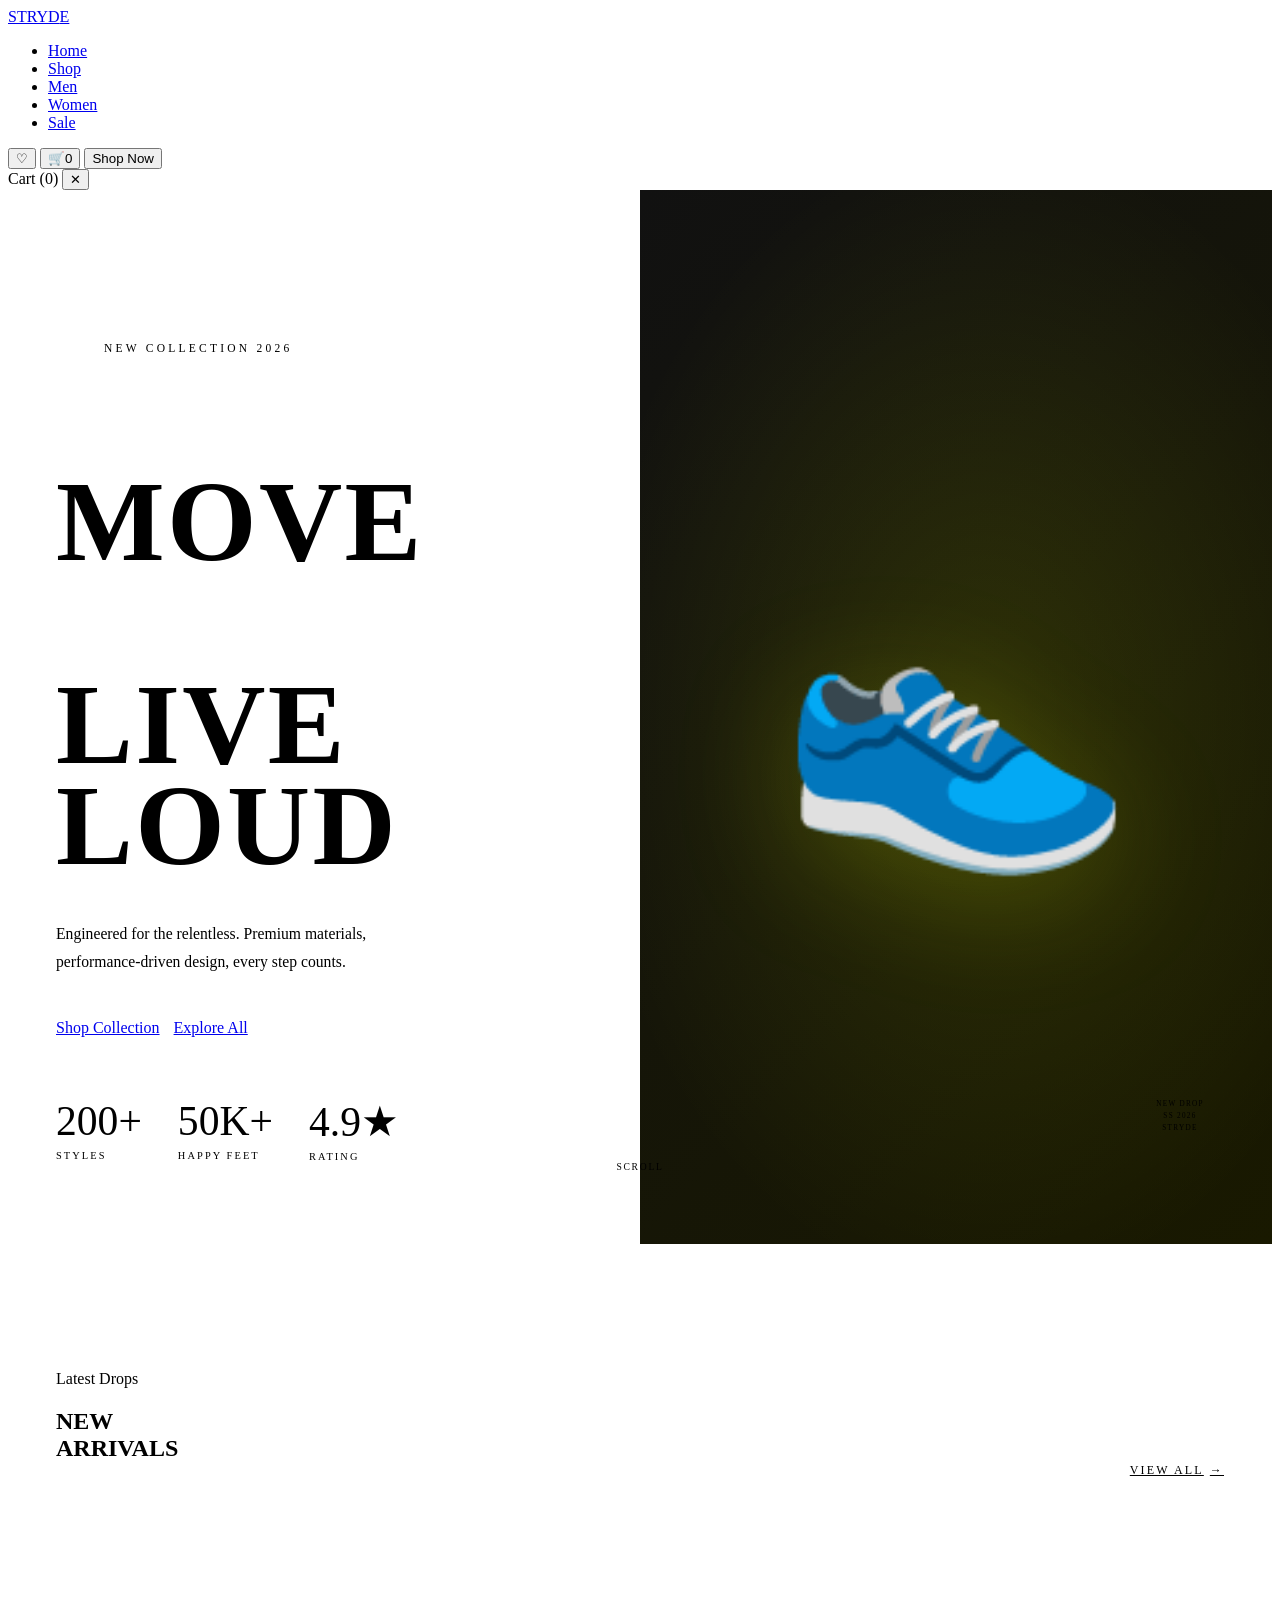
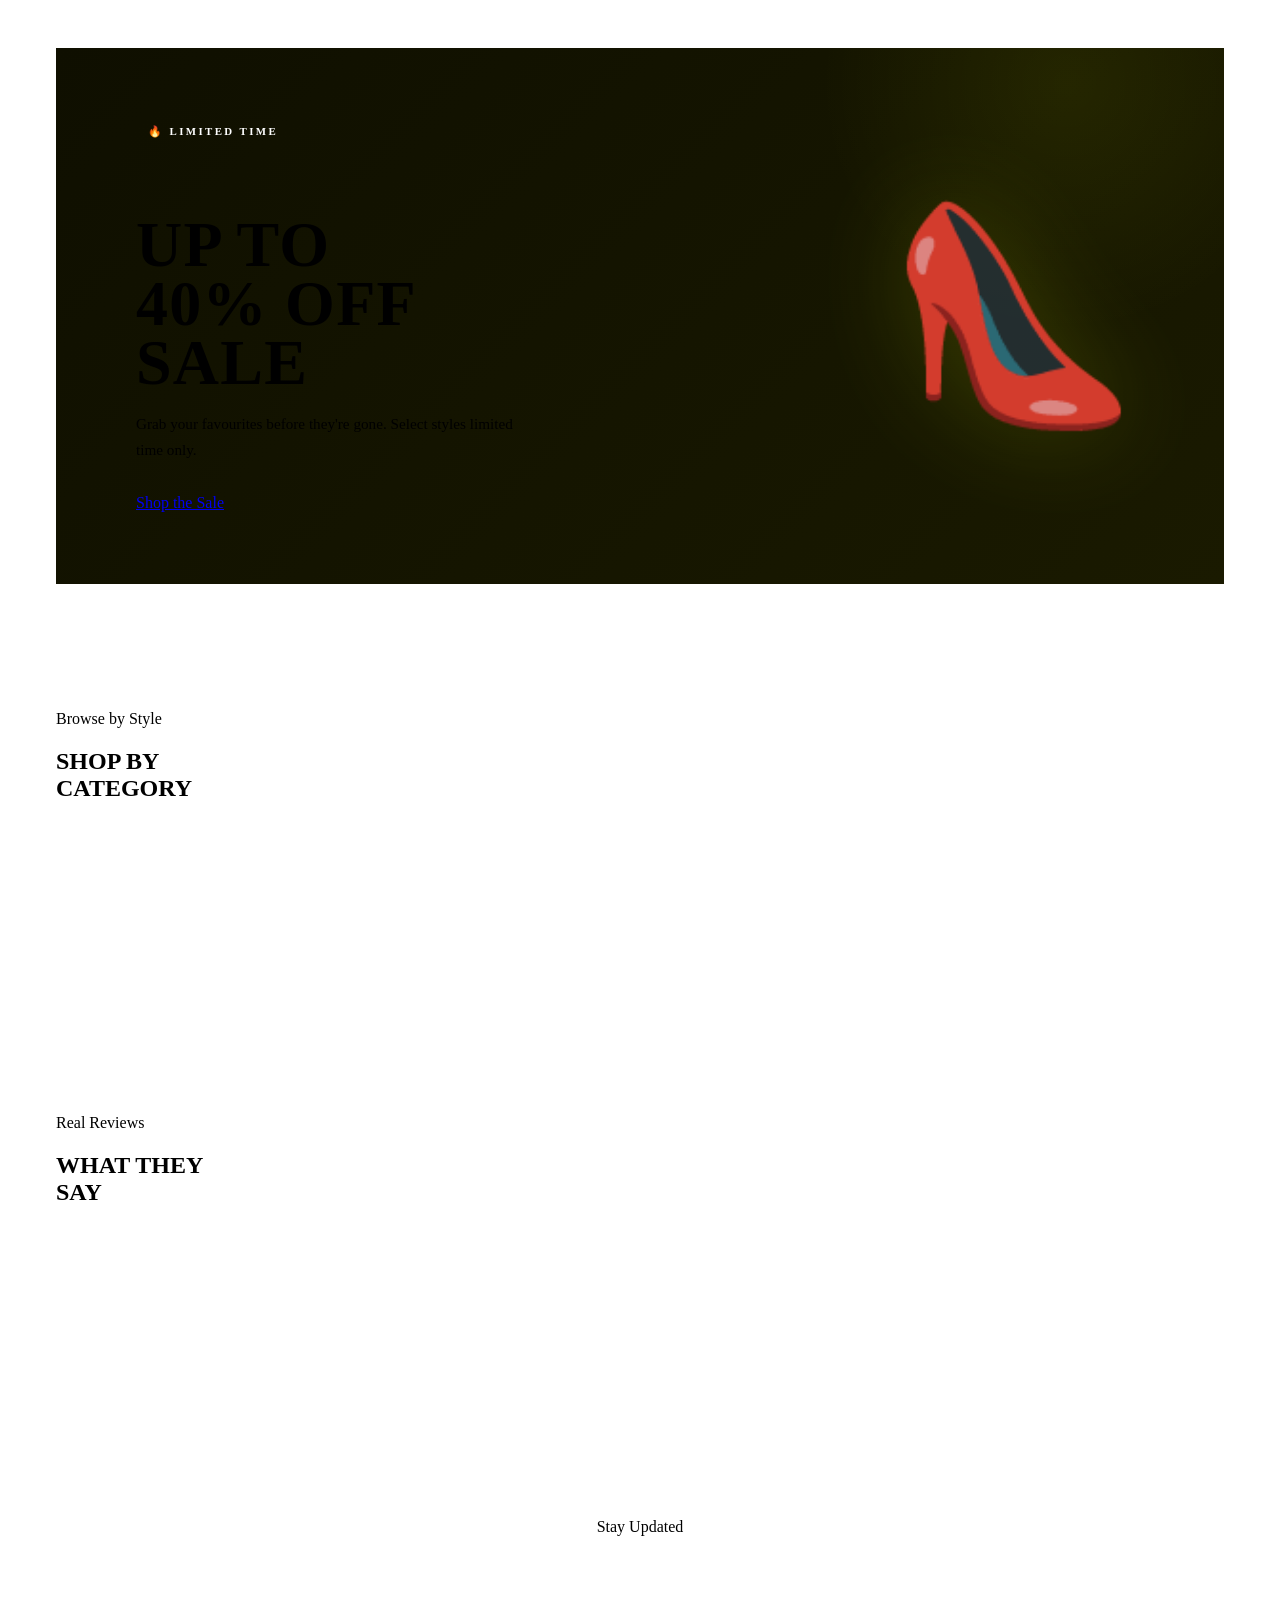
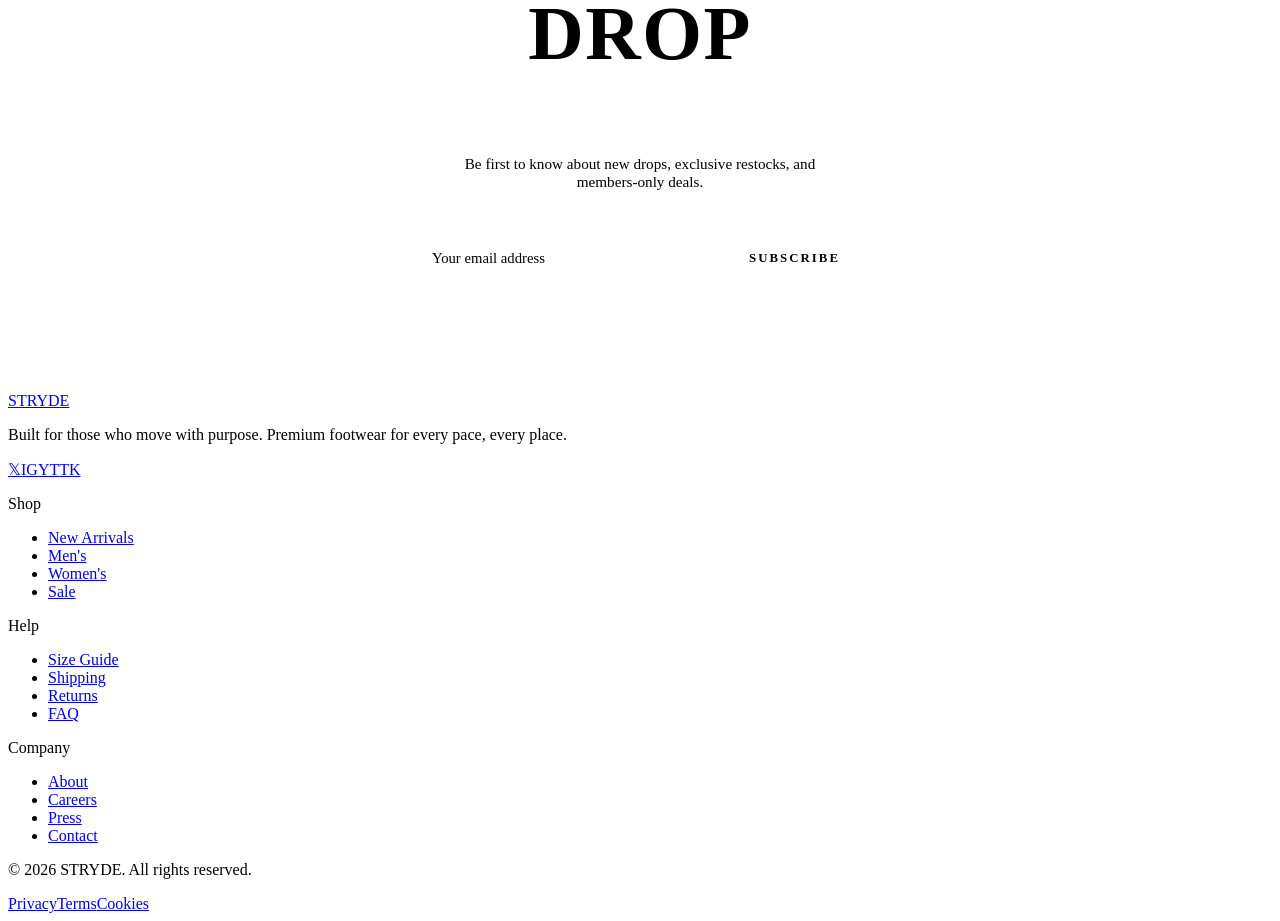
==== index.html @ e41abf05 "Add initial HTML structure for STRYDE website" ====
<!DOCTYPE html>
<html lang="en">
<head>
<meta charset="UTF-8"/>
<meta name="viewport" content="width=device-width,initial-scale=1.0"/>
<title>STRYDE — Premium Footwear</title>
<link rel="stylesheet" href="shared.css"/>
<style>
/* ── HERO ── */
#hero{min-height:100vh;display:grid;grid-template-columns:1fr 1fr;position:relative;overflow:hidden;}
.hero-left{display:flex;flex-direction:column;justify-content:center;padding:140px 48px 80px;position:relative;z-index:2;}
.hero-label{font-family:var(--font-c);font-size:.72rem;letter-spacing:.28em;text-transform:uppercase;color:var(--accent);display:flex;align-items:center;gap:12px;margin-bottom:22px;}
.hero-label::before{content:'';width:36px;height:1px;background:var(--accent);}
.hero-title{font-family:var(--font-d);font-size:clamp(5rem,9vw,10rem);line-height:.88;letter-spacing:.02em;margin-bottom:28px;animation:fadeUp .8s cubic-bezier(.16,1,.3,1) both;}
.hero-title .acc{color:var(--accent);}
.hero-title .strk{-webkit-text-stroke:1px var(--text);color:transparent;}
.hero-desc{font-size:.98rem;line-height:1.75;color:var(--muted);max-width:380px;margin-bottom:44px;animation:fadeUp .8s .15s cubic-bezier(.16,1,.3,1) both;}
.hero-btns{display:flex;gap:14px;flex-wrap:wrap;animation:fadeUp .8s .3s cubic-bezier(.16,1,.3,1) both;}
.hero-stats{margin-top:60px;display:flex;gap:36px;animation:fadeUp .8s .45s cubic-bezier(.16,1,.3,1) both;}
.h-stat-n{font-family:var(--font-d);font-size:2.6rem;color:var(--accent);display:block;}
.h-stat-l{font-size:.65rem;letter-spacing:.2em;text-transform:uppercase;color:var(--muted);}
.hero-right{position:relative;overflow:hidden;background:linear-gradient(135deg,#111 0%,#191900 100%);}
.hero-glow{position:absolute;inset:0;background:radial-gradient(ellipse 65% 55% at 55% 50%,rgba(232,255,0,.12),transparent);}
.hero-shoe{position:absolute;inset:0;display:flex;align-items:center;justify-content:center;font-size:18rem;animation:float 4s ease-in-out infinite;filter:drop-shadow(0 20px 60px rgba(232,255,0,.18));}
.hero-badge{position:absolute;bottom:80px;right:44px;width:96px;height:96px;border:1px solid var(--border);border-radius:50%;display:flex;flex-direction:column;align-items:center;justify-content:center;animation:spin 16s linear infinite;}
.hero-badge span{font-family:var(--font-c);font-size:.45rem;letter-spacing:.18em;text-transform:uppercase;color:var(--muted);text-align:center;line-height:1.7;}
.hero-scroll{position:absolute;bottom:28px;left:50%;transform:translateX(-50%);display:flex;flex-direction:column;align-items:center;gap:8px;color:var(--muted);font-family:var(--font-c);font-size:.6rem;letter-spacing:.18em;text-transform:uppercase;z-index:10;animation:bob 2s ease-in-out infinite;}
.hero-scroll-line{width:1px;height:36px;background:linear-gradient(to bottom,var(--muted),transparent);}
/* ── FEATURED ── */
#featured{padding:110px 48px;}
.sec-hdr{display:flex;justify-content:space-between;align-items:flex-end;margin-bottom:56px;}
.view-all{font-family:var(--font-c);font-size:.75rem;letter-spacing:.18em;text-transform:uppercase;color:var(--muted);display:flex;align-items:center;gap:6px;transition:color .2s;white-space:nowrap;margin-bottom:4px;}
.view-all:hover{color:var(--accent);}
.view-all::after{content:'→';}
.products-grid{display:grid;grid-template-columns:repeat(auto-fill,minmax(260px,1fr));gap:2px;}
/* ── BANNER ── */
#banner{margin:0 48px;background:linear-gradient(135deg,#0f0f00,#1a1a00);border:1px solid var(--border);padding:72px 80px;display:flex;align-items:center;justify-content:space-between;position:relative;overflow:hidden;}
#banner::before{content:'';position:absolute;right:-8%;top:-40%;width:500px;height:500px;background:radial-gradient(circle,rgba(232,255,0,.07),transparent 70%);pointer-events:none;}
.banner-tag{display:inline-block;font-family:var(--font-c);font-size:.68rem;letter-spacing:.22em;text-transform:uppercase;padding:5px 12px;background:var(--accent2);color:#fff;font-weight:700;margin-bottom:20px;}
.banner-title{font-family:var(--font-d);font-size:clamp(3rem,5vw,5.5rem);line-height:.92;letter-spacing:.02em;margin-bottom:18px;}
.banner-title .acc{color:var(--accent);}
.banner-desc{color:var(--muted);font-size:.95rem;line-height:1.7;margin-bottom:32px;max-width:400px;}
.banner-shoe{font-size:13rem;opacity:.85;filter:drop-shadow(0 0 50px rgba(232,255,0,.2));}
/* ── CATEGORIES ── */
#cats{padding:110px 48px;}
.cats-grid{display:grid;grid-template-columns:repeat(3,1fr);gap:2px;margin-top:56px;}
.cat-card{position:relative;overflow:hidden;aspect-ratio:3/4;background:var(--surface);}
.cat-card:first-child{grid-row:span 2;aspect-ratio:auto;}
.cat-bg{position:absolute;inset:0;display:flex;align-items:center;justify-content:center;font-size:9rem;opacity:.25;transition:transform .5s cubic-bezier(.16,1,.3,1),opacity .3s;}
.cat-card:hover .cat-bg{transform:scale(1.1);opacity:.45;}
.cat-grad{position:absolute;inset:0;background:linear-gradient(to top,rgba(0,0,0,.9) 0%,transparent 55%);}
.cat-info{position:absolute;bottom:0;left:0;right:0;padding:28px;}
.cat-name{font-family:var(--font-d);font-size:2.2rem;margin-bottom:6px;}
.cat-cnt{font-family:var(--font-c);font-size:.7rem;letter-spacing:.18em;text-transform:uppercase;color:var(--muted);}
.cat-arr{position:absolute;top:20px;right:20px;width:40px;height:40px;border:1px solid var(--border);display:flex;align-items:center;justify-content:center;color:var(--muted);transition:all .2s;}
.cat-card:hover .cat-arr{background:var(--accent);color:#000;border-color:var(--accent);}
/* ── TESTIMONIALS ── */
#testi{padding:110px 48px;background:var(--surface);}
.testi-grid{display:grid;grid-template-columns:repeat(3,1fr);gap:2px;margin-top:56px;}
.testi-card{padding:36px;border:1px solid var(--border);position:relative;}
.testi-stars{color:var(--accent);font-size:1rem;margin-bottom:16px;letter-spacing:3px;}
.testi-text{font-size:.92rem;line-height:1.75;color:var(--muted);margin-bottom:24px;font-style:italic;}
.testi-name{font-family:var(--font-c);font-size:.78rem;letter-spacing:.14em;text-transform:uppercase;}
.testi-product{font-size:.75rem;color:var(--muted);}
/* ── NEWSLETTER ── */
#nl{padding:110px 48px;text-align:center;}
.nl-title{font-family:var(--font-d);font-size:clamp(3.5rem,6vw,7rem);line-height:.88;letter-spacing:.02em;margin-bottom:20px;}
.nl-title .strk{-webkit-text-stroke:1px var(--text);color:transparent;}
.nl-desc{color:var(--muted);font-size:.95rem;margin-bottom:44px;max-width:380px;margin-left:auto;margin-right:auto;}
.nl-form{display:flex;max-width:460px;margin:0 auto;}
.nl-input{flex:1;padding:15px 22px;background:var(--surface);border:1px solid var(--border);border-right:none;color:var(--text);font-family:var(--font-b);font-size:.92rem;outline:none;transition:border-color .2s;}
.nl-input:focus{border-color:var(--accent);}
.nl-input::placeholder{color:var(--muted);}
.nl-btn{font-family:var(--font-c);font-size:.8rem;letter-spacing:.16em;text-transform:uppercase;padding:15px 30px;background:var(--accent);color:#000;border:1px solid var(--accent);font-weight:700;transition:all .2s;}
.nl-btn:hover{background:#fff;border-color:#fff;}
/* ── SIZE MODAL ── */
.modal-bg{position:fixed;inset:0;background:rgba(0,0,0,.7);z-index:900;opacity:0;pointer-events:none;transition:opacity .3s;display:flex;align-items:center;justify-content:center;}
.modal-bg.open{opacity:1;pointer-events:all;}
.modal{background:var(--surface);width:480px;max-width:96vw;padding:36px;position:relative;}
.modal-close{position:absolute;top:16px;right:16px;background:none;border:none;color:var(--muted);font-size:1.2rem;transition:color .2s;}
.modal-close:hover{color:var(--text);}
.modal-title{font-family:var(--font-c);font-size:1.1rem;letter-spacing:.12em;text-transform:uppercase;margin-bottom:6px;}
.modal-prod{color:var(--muted);font-size:.88rem;margin-bottom:24px;}
.modal-sizes{display:flex;flex-wrap:wrap;gap:8px;margin-bottom:28px;}
.sz-btn{width:52px;height:44px;background:var(--surface2);border:1px solid var(--border);color:var(--text);font-family:var(--font-c);font-size:.82rem;letter-spacing:.08em;transition:all .2s;}
.sz-btn:hover,.sz-btn.sel{background:var(--accent);color:#000;border-color:var(--accent);}
.modal-add{width:100%;padding:14px;background:var(--accent);color:#000;border:none;font-family:var(--font-c);font-size:.82rem;letter-spacing:.18em;text-transform:uppercase;font-weight:700;transition:background .2s;}
.modal-add:hover{background:#fff;}
/* ── RESPONSIVE ── */
@keyframes spin{from{transform:rotate(0)}to{transform:rotate(360deg)}}
@keyframes bob{0%,100%{transform:translateX(-50%) translateY(0)}50%{transform:translateX(-50%) translateY(8px)}}
@media(max-width:900px){
  #hero{grid-template-columns:1fr;}
  .hero-right{display:none;}
  .hero-left{padding:120px 20px 80px;}
  #featured,#cats,#testi,#nl{padding:80px 20px;}
  #banner{margin:0 20px;padding:48px 28px;flex-direction:column;gap:28px;}
  .cats-grid{grid-template-columns:1fr 1fr;}
  .cat-card:first-child{grid-row:auto;grid-column:span 2;}
  .testi-grid{grid-template-columns:1fr;}
}
</style>
</head>
<body>
<div class="cursor" id="cur"></div>
<div class="cursor-ring" id="curR"></div>

<!-- NAV -->
<nav class="g-nav">
  <a href="index.html" class="g-nav-logo">STRY<span>D</span>E</a>
  <ul class="g-nav-links">
    <li><a href="index.html" class="active">Home</a></li>
    <li><a href="shop.html">Shop</a></li>
    <li><a href="shop.html?cat=Men">Men</a></li>
    <li><a href="shop.html?cat=Women">Women</a></li>
    <li><a href="shop.html?sale=1">Sale</a></li>
  </ul>
  <div class="g-nav-right">
    <button class="g-nav-icon" onclick="goPage('wishlist.html')">♡</button>
    <button class="g-nav-icon" onclick="openCart()" style="position:relative">
      🛒<span class="cart-badge" id="cb1">0</span>
    </button>
    <button class="g-nav-cta" onclick="goPage('shop.html')">Shop Now</button>
  </div>
</nav>

<!-- CART -->
<div class="cart-mask" id="cmask" onclick="closeCart()"></div>
<div class="cart-drawer" id="cdrawer">
  <div class="cd-head">
    <span class="cd-title">Cart (<span id="cdCount">0</span>)</span>
    <button class="cd-close" onclick="closeCart()">✕</button>
  </div>
  <div class="cd-items" id="cdItems"></div>
  <div class="cd-foot" id="cdFoot" style="display:none">
    <div class="cd-total-row"><span class="cd-total-label">Total</span><span class="cd-total-val" id="cdTotal">$0</span></div>
    <button class="cd-checkout" onclick="goPage('checkout.html')">Checkout →</button>
    <button class="cd-continue" onclick="closeCart()">Continue Shopping</button>
  </div>
</div>

<!-- SIZE MODAL -->
<div class="modal-bg" id="sizeModal">
  <div class="modal">
    <button class="modal-close" onclick="closeModal()">✕</button>
    <p class="modal-title">Select Size</p>
    <p class="modal-prod" id="modalProd">—</p>
    <div class="modal-sizes" id="modalSizes"></div>
    <button class="modal-add" onclick="confirmAddToCart()">Add to Cart</button>
  </div>
</div>

<!-- HERO -->
<section id="hero">
  <div class="hero-left">
    <p class="hero-label">New Collection 2026</p>
    <h1 class="hero-title">MOVE<br><span class="strk">FAST</span><br><span class="acc">LIVE</span><br>LOUD</h1>
    <p class="hero-desc">Engineered for the relentless. Premium materials, performance-driven design, every step counts.</p>
    <div class="hero-btns">
      <a href="shop.html" class="btn-primary">Shop Collection</a>
      <a href="shop.html" class="btn-outline">Explore All</a>
    </div>
    <div class="hero-stats">
      <div><span class="h-stat-n">200+</span><span class="h-stat-l">Styles</span></div>
      <div><span class="h-stat-n">50K+</span><span class="h-stat-l">Happy Feet</span></div>
      <div><span class="h-stat-n">4.9★</span><span class="h-stat-l">Rating</span></div>
    </div>
  </div>
  <div class="hero-right">
    <div class="hero-glow"></div>
    <div class="hero-shoe">👟</div>
    <div class="hero-badge"><span>NEW DROP<br>SS 2026<br>STRYDE</span></div>
  </div>
  <div class="hero-scroll"><span>Scroll</span><div class="hero-scroll-line"></div></div>
</section>

<!-- MARQUEE -->
<div class="marquee-strip">
  <div class="marquee-track" id="mtrack"></div>
</div>

<!-- FEATURED -->
<section id="featured">
  <div class="sec-hdr">
    <div><p class="sec-label">Latest Drops</p><h2 class="sec-title">NEW<br>ARRIVALS</h2></div>
    <a href="shop.html" class="view-all">View All</a>
  </div>
  <div class="products-grid" id="pg"></div>
</section>

<!-- BANNER -->
<div id="banner">
  <div>
    <span class="banner-tag">🔥 Limited Time</span>
    <h2 class="banner-title">UP TO<br><span class="acc">40% OFF</span><br>SALE</h2>
    <p class="banner-desc">Grab your favourites before they're gone. Select styles limited time only.</p>
    <a href="shop.html?sale=1" class="btn-primary">Shop the Sale</a>
  </div>
  <div class="banner-shoe">👠</div>
</div>

<!-- CATEGORIES -->
<section id="cats">
  <div class="sec-hdr">
    <div><p class="sec-label">Browse by Style</p><h2 class="sec-title">SHOP BY<br>CATEGORY</h2></div>
  </div>
  <div class="cats-grid" id="cg"></div>
</section>

<!-- TESTIMONIALS -->
<section id="testi">
  <div class="sec-hdr">
    <div><p class="sec-label">Real Reviews</p><h2 class="sec-title">WHAT THEY<br>SAY</h2></div>
  </div>
  <div class="testi-grid" id="tg"></div>
</section>

<!-- NEWSLETTER -->
<section id="nl">
  <p class="sec-label">Stay Updated</p>
  <h2 class="nl-title">DROP<br><span class="strk">ALERTS</span></h2>
  <p class="nl-desc">Be first to know about new drops, exclusive restocks, and members-only deals.</p>
  <div class="nl-form">
    <input class="nl-input" id="nlemail" type="email" placeholder="Your email address"/>
    <button class="nl-btn" onclick="subscribe()">Subscribe</button>
  </div>
</section>

<!-- FOOTER -->
<footer class="g-footer">
  <div class="g-footer-top">
    <div>
      <a href="index.html" class="g-footer-logo">STRY<span>D</span>E</a>
      <p class="g-footer-tagline">Built for those who move with purpose. Premium footwear for every pace, every place.</p>
      <div class="g-footer-socials">
        <a href="#" class="g-social">𝕏</a><a href="#" class="g-social">IG</a><a href="#" class="g-social">YT</a><a href="#" class="g-social">TK</a>
      </div>
    </div>
    <div><p class="g-fcol-title">Shop</p><ul class="g-fcol-links"><li><a href="shop.html">New Arrivals</a></li><li><a href="shop.html?cat=Running">Men's</a></li><li><a href="shop.html?cat=Casual">Women's</a></li><li><a href="shop.html?sale=1">Sale</a></li></ul></div>
    <div><p class="g-fcol-title">Help</p><ul class="g-fcol-links"><li><a href="#">Size Guide</a></li><li><a href="#">Shipping</a></li><li><a href="#">Returns</a></li><li><a href="#">FAQ</a></li></ul></div>
    <div><p class="g-fcol-title">Company</p><ul class="g-fcol-links"><li><a href="#">About</a></li><li><a href="#">Careers</a></li><li><a href="#">Press</a></li><li><a href="#">Contact</a></li></ul></div>
  </div>
  <div class="g-footer-bottom">
    <p class="g-copy">© 2026 STRYDE. All rights reserved.</p>
    <div class="g-legal"><a href="#">Privacy</a><a href="#">Terms</a><a href="#">Cookies</a></div>
  </div>
</footer>

<script src="shared.js"></script>
<script>
// ── DATA ──────────────────────────────────
const TESTIMONIALS = [
  { stars:5, text:'"The Apex Runner X changed my morning runs completely. The cushioning is next level — I feel like I\'m barely touching the ground."', name:'Jordan M.', product:'Apex Runner X' },
  { stars:5, text:'"Storm Force Hi gives me the ankle support I\'ve always needed on the court. Zero slipping, maximum confidence."', name:'Priya S.', product:'Storm Force Hi' },
  { stars:4, text:'"Urban Glide 2 is my go-to for everything. Office, weekend, evenings — it just works with everything I own."', name:'Carlos R.', product:'Urban Glide 2' },
];

// ── MODAL STATE ───────────────────────────
let modalProductId = null, selectedSize = null;

function openSizeModal(id) {
  const p = PRODUCTS.find(x => x.id === id);
  modalProductId = id; selectedSize = null;
  document.getElementById('modalProd').textContent = p.name;
  document.getElementById('modalSizes').innerHTML = p.sizes.map(s =>
    `<button class="sz-btn" onclick="selectSize(${s},this)">UK ${s}</button>`
  ).join('');
  document.getElementById('sizeModal').classList.add('open');
}
function selectSize(s, el) {
  selectedSize = s;
  document.querySelectorAll('.sz-btn').forEach(b => b.classList.remove('sel'));
  el.classList.add('sel');
}
function closeModal() { document.getElementById('sizeModal').classList.remove('open'); }
function confirmAddToCart() {
  if (!selectedSize) { showToast('Please select a size!','error'); return; }
  STORE.addToCart(modalProductId, 'UK ' + selectedSize);
  closeModal();
  renderCart();
  showToast('Added to cart! 👟');
}

// ── CART ──────────────────────────────────
function openCart() { document.getElementById('cdrawer').classList.add('open'); document.getElementById('cmask').classList.add('open'); renderCart(); }
function closeCart() { document.getElementById('cdrawer').classList.remove('open'); document.getElementById('cmask').classList.remove('open'); }
function renderCart() {
  const items = STORE.cart;
  const el = document.getElementById('cdItems');
  const foot = document.getElementById('cdFoot');
  document.getElementById('cdCount').textContent = STORE.cartCount();
  document.getElementById('cdTotal').textContent = '$' + STORE.cartTotal().toLocaleString();
  updateCartBadge();
  if (!items.length) {
    el.innerHTML = '<div class="cd-empty"><div class="cd-empty-icon">👟</div><p>Your cart is empty</p></div>';
    foot.style.display = 'none'; return;
  }
  foot.style.display = 'block';
  el.innerHTML = items.map(i => `
    <div class="cd-item">
      <div class="cd-item-img">${i.emoji}</div>
      <div class="cd-item-info">
        <p class="cd-item-name">${i.name}</p>
        <p class="cd-item-meta">Size: ${i.size}</p>
        <div class="cd-item-row">
          <span class="cd-item-price">$${i.price * i.qty}</span>
          <div class="cd-qty">
            <button onclick="qtyChange('${i.key}',-1)">−</button>
            <span>${i.qty}</span>
            <button onclick="qtyChange('${i.key}',1)">+</button>
          </div>
        </div>
        <button class="cd-remove" onclick="removeItem('${i.key}')">Remove</button>
      </div>
    </div>`).join('');
}
function qtyChange(key, d) { STORE.updateQty(key, d); renderCart(); }
function removeItem(key) { STORE.removeFromCart(key); renderCart(); }

// ── RENDER PRODUCTS ───────────────────────
function renderProducts() {
  const featured = PRODUCTS.slice(0,8);
  document.getElementById('pg').innerHTML = featured.map(p => `
    <div class="p-card reveal">
      <div class="p-img-wrap"><div class="p-img">${p.emoji}</div></div>
      ${p.tag ? `<span class="p-tag tag-${p.tag}">${p.tag==='new'?'New':p.tag==='hot'?'🔥 Hot':'Sale'}</span>` : ''}
      <button class="p-wishlist-btn ${STORE.isWishlisted(p.id)?'active':''}" onclick="toggleWish(${p.id},this)">♡</button>
      <div class="p-overlay">
        <button class="p-quick-add" onclick="openSizeModal(${p.id})">Quick Add</button>
        <a href="product.html?id=${p.id}" style="font-family:var(--font-c);font-size:.7rem;letter-spacing:.15em;text-transform:uppercase;color:#fff;text-decoration:none;opacity:.7;margin-top:4px;">View Details →</a>
      </div>
      <div class="p-info">
        <p class="p-cat">${p.category}</p>
        <p class="p-name"><a href="product.html?id=${p.id}" style="color:inherit;">${p.name}</a></p>
        <div class="p-footer">
          <div class="p-price">${p.oldPrice?`<span class="p-old">$${p.oldPrice}</span>`:''} $${p.price}</div>
          <div class="p-dots">${p.colors.map(c=>`<div class="p-dot" style="background:${c}"></div>`).join('')}</div>
        </div>
      </div>
    </div>`).join('');
}

// ── RENDER CATEGORIES ─────────────────────
function renderCats() {
  document.getElementById('cg').innerHTML = CATEGORIES.map(c => `
    <div class="cat-card reveal" onclick="goPage('shop.html?cat=${c.name}')" style="background:${c.bg}">
      <div class="cat-bg">${c.emoji}</div>
      <div class="cat-grad"></div>
      <span class="cat-arr">↗</span>
      <div class="cat-info">
        <p class="cat-name">${c.name}</p>
        <p class="cat-cnt">${c.count} Styles</p>
      </div>
    </div>`).join('');
}

// ── TESTIMONIALS ──────────────────────────
function renderTesti() {
  document.getElementById('tg').innerHTML = TESTIMONIALS.map(t => `
    <div class="testi-card reveal">
      <div class="testi-stars">${'★'.repeat(t.stars)}</div>
      <p class="testi-text">${t.text}</p>
      <p class="testi-name">${t.name}</p>
      <p class="testi-product">${t.product}</p>
    </div>`).join('');
}

// ── MARQUEE ───────────────────────────────
function renderMarquee() {
  const items = ['Free Shipping Over $100','New Drop Every Week','Easy Returns','Premium Materials','50K+ Happy Customers','SS 2026 Now Live'];
  const d = [...items,...items];
  document.getElementById('mtrack').innerHTML = d.map(t => `<span class="marquee-item">${t}<span class="marquee-dot"></span></span>`).join('');
}

// ── MISC ──────────────────────────────────
function toggleWish(id, btn) {
  STORE.toggleWishlist(id);
  btn.classList.toggle('active');
  showToast(STORE.isWishlisted(id) ? 'Added to wishlist ♡' : 'Removed from wishlist');
}
function subscribe() {
  const e = document.getElementById('nlemail').value.trim();
  if (!e || !e.includes('@')) { showToast('Enter a valid email!','error'); return; }
  document.getElementById('nlemail').value = '';
  showToast('Subscribed! Welcome to STRYDE 🎉');
}
function goPage(url) { window.location.href = url; }

// ── CURSOR ────────────────────────────────
const cur = document.getElementById('cur'), curR = document.getElementById('curR');
let mx=0,my=0,rx=0,ry=0;
document.addEventListener('mousemove', e => { mx=e.clientX; my=e.clientY; });
(function loop(){ cur.style.left=mx+'px'; cur.style.top=my+'px'; rx+=(mx-rx)*.12; ry+=(my-ry)*.12; curR.style.left=rx+'px'; curR.style.top=ry+'px'; requestAnimationFrame(loop); })();
document.addEventListener('mouseover', e => { if(e.target.matches('a,button,.cat-card,.p-card')) curR.classList.add('hov'); else curR.classList.remove('hov'); });

// ── REVEAL ────────────────────────────────
const obs = new IntersectionObserver(es => es.forEach(e => { if(e.isIntersecting) e.target.classList.add('visible'); }), {threshold:.08});
function observeReveal() { document.querySelectorAll('.reveal').forEach(el => obs.observe(el)); }

// ── INIT ──────────────────────────────────
renderProducts(); renderCats(); renderTesti(); renderMarquee();
observeReveal(); updateCartBadge();
</script>
</body>
</html>
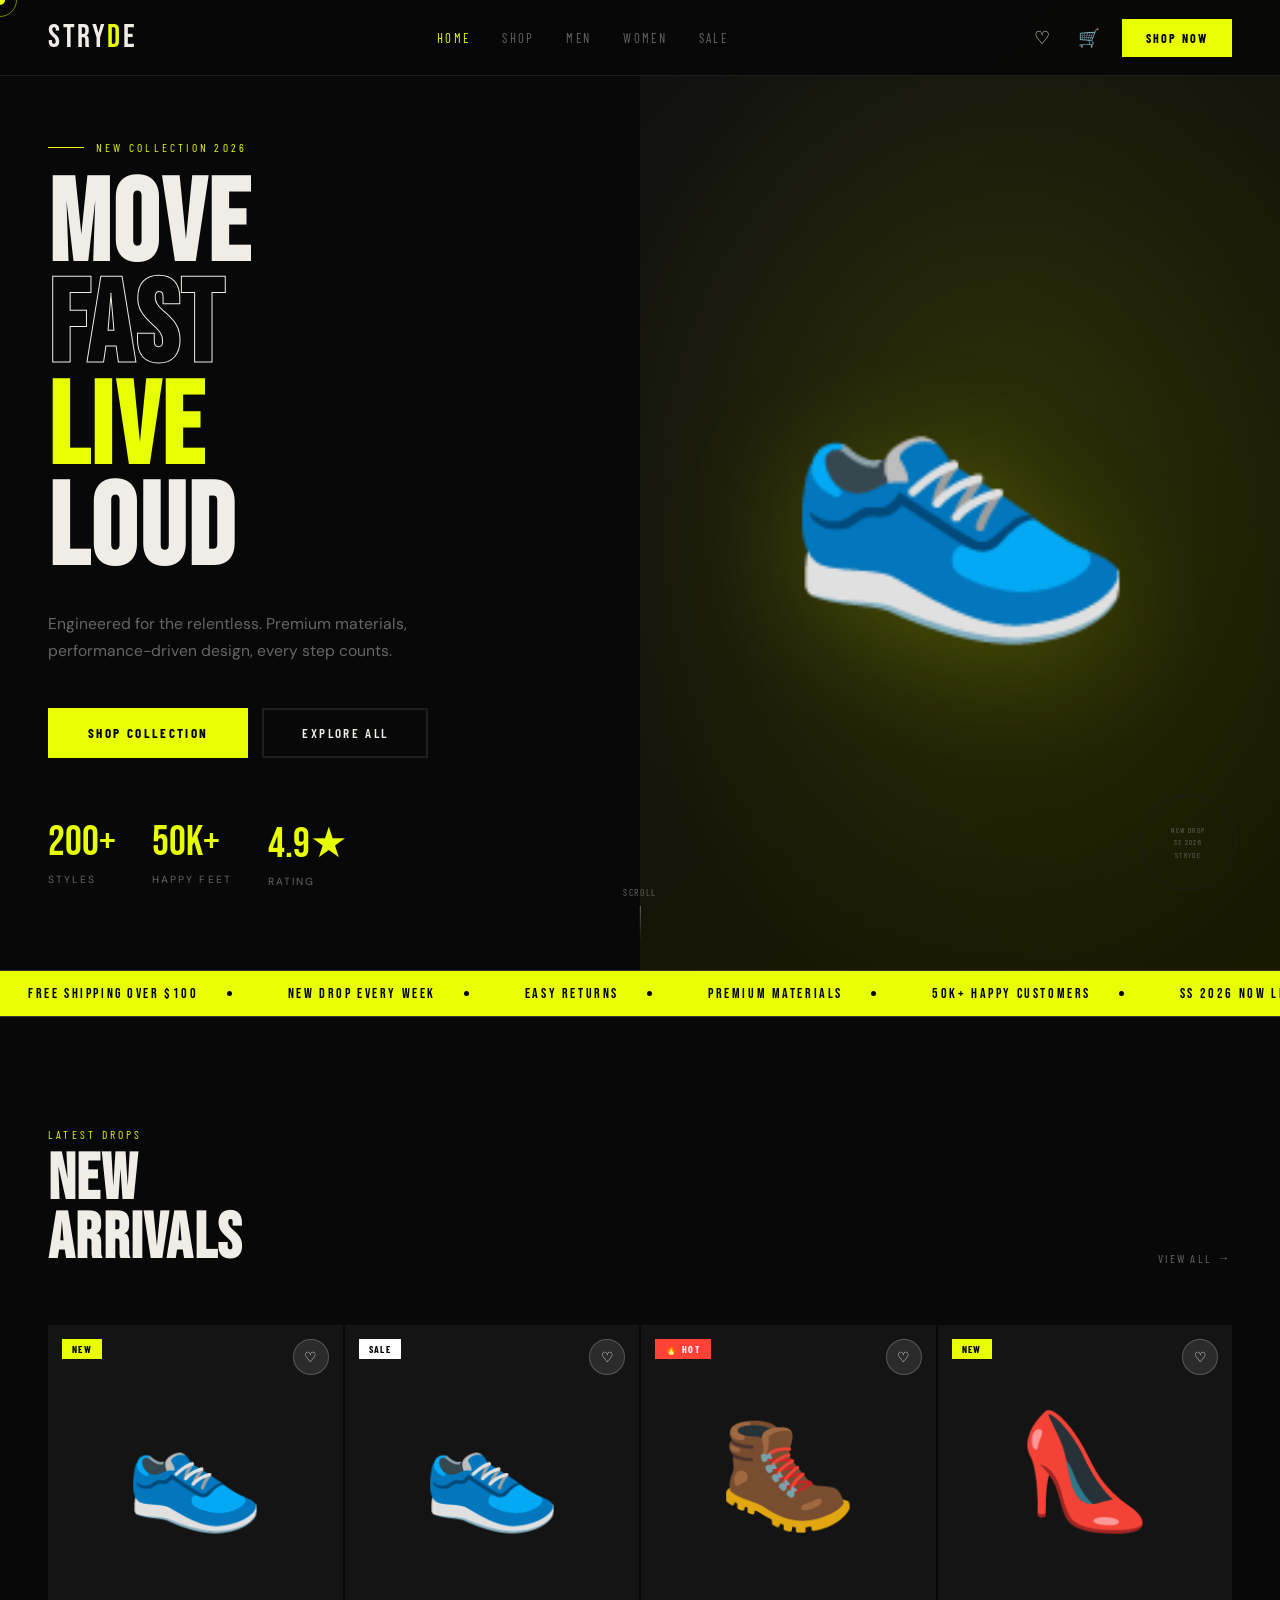
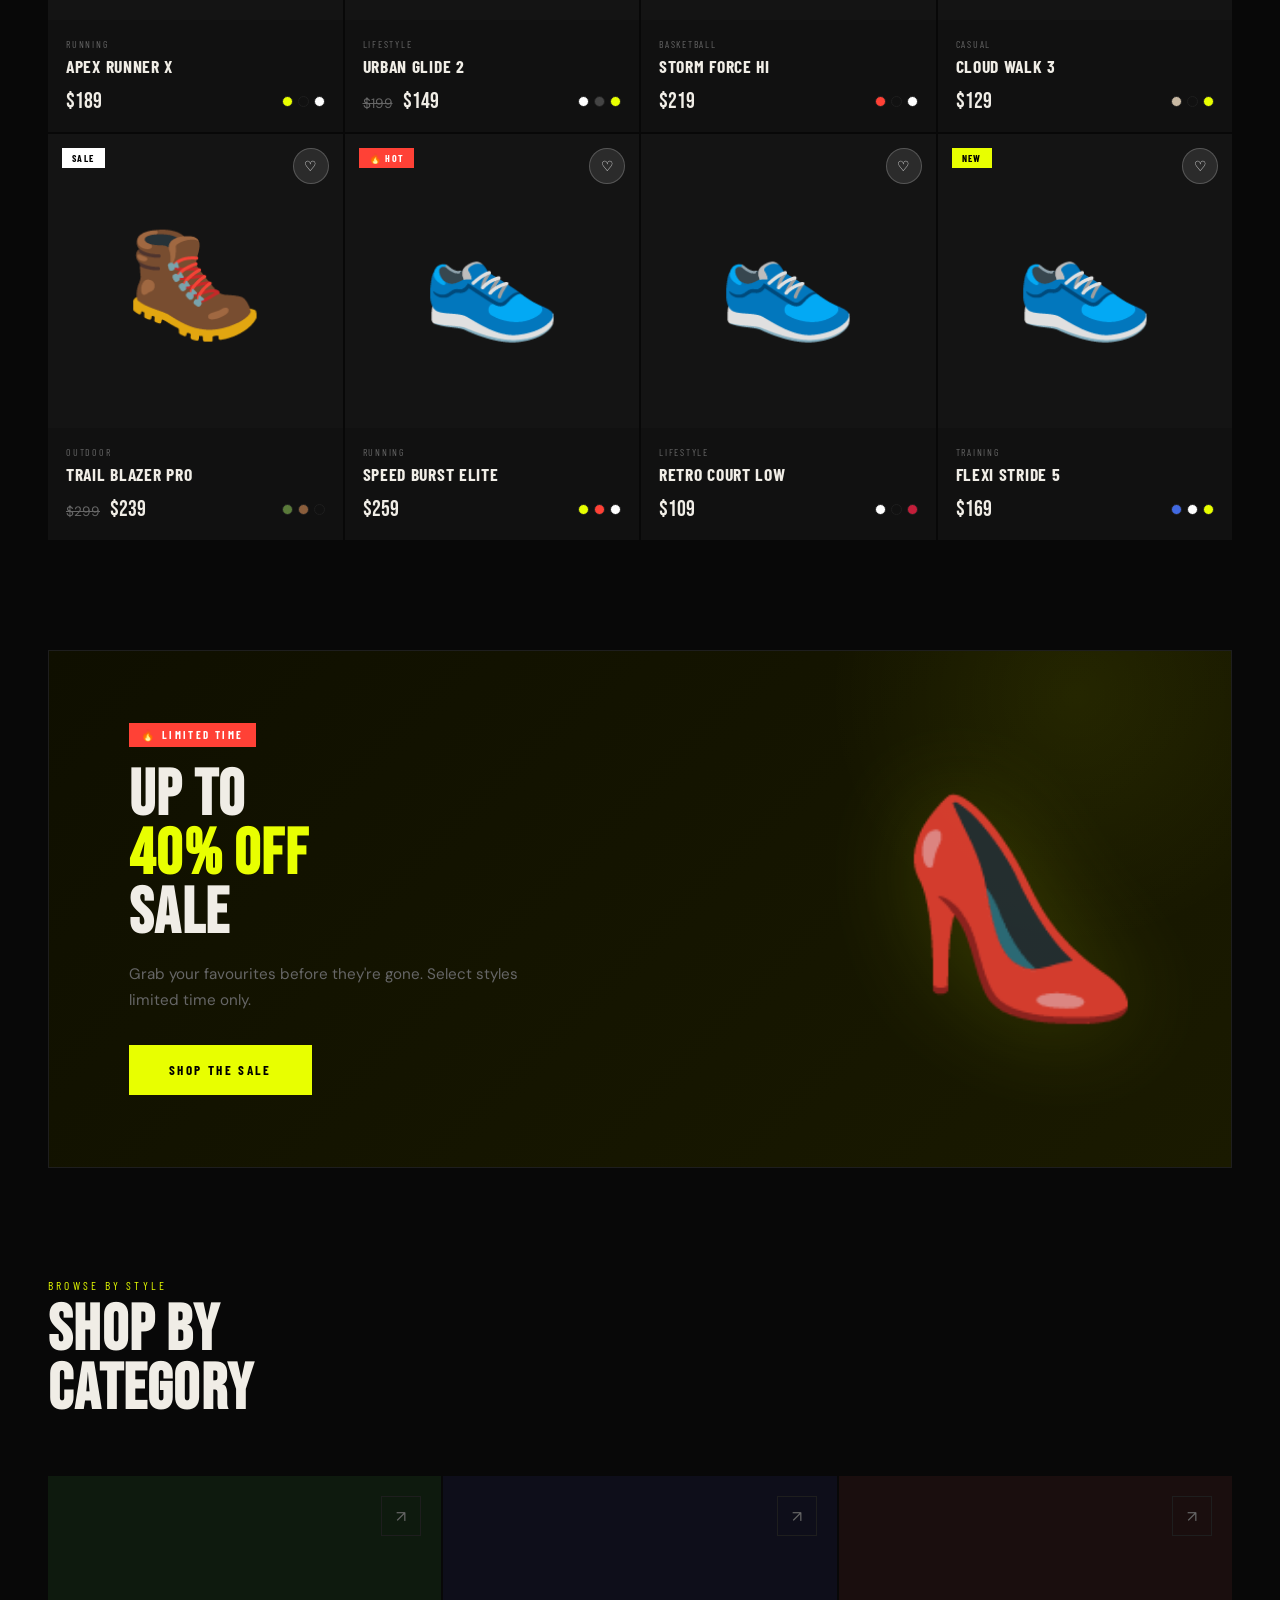
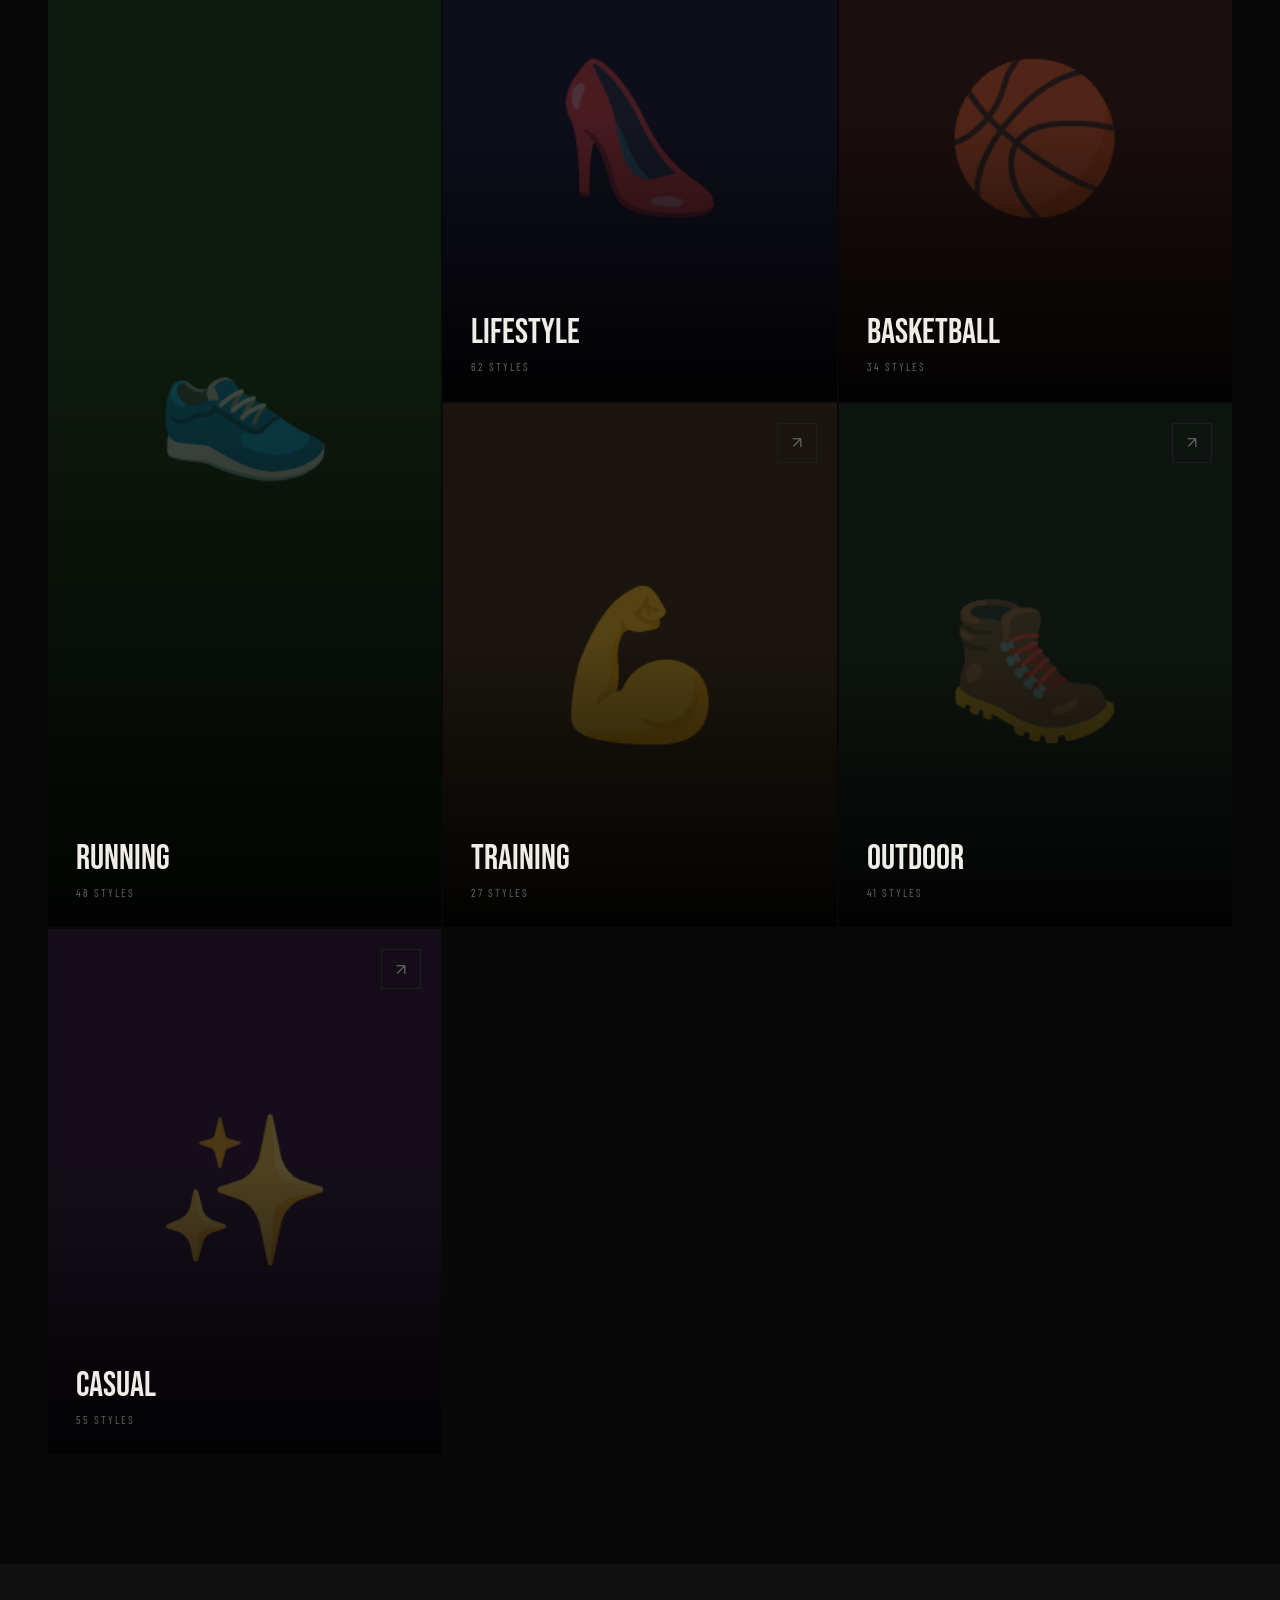
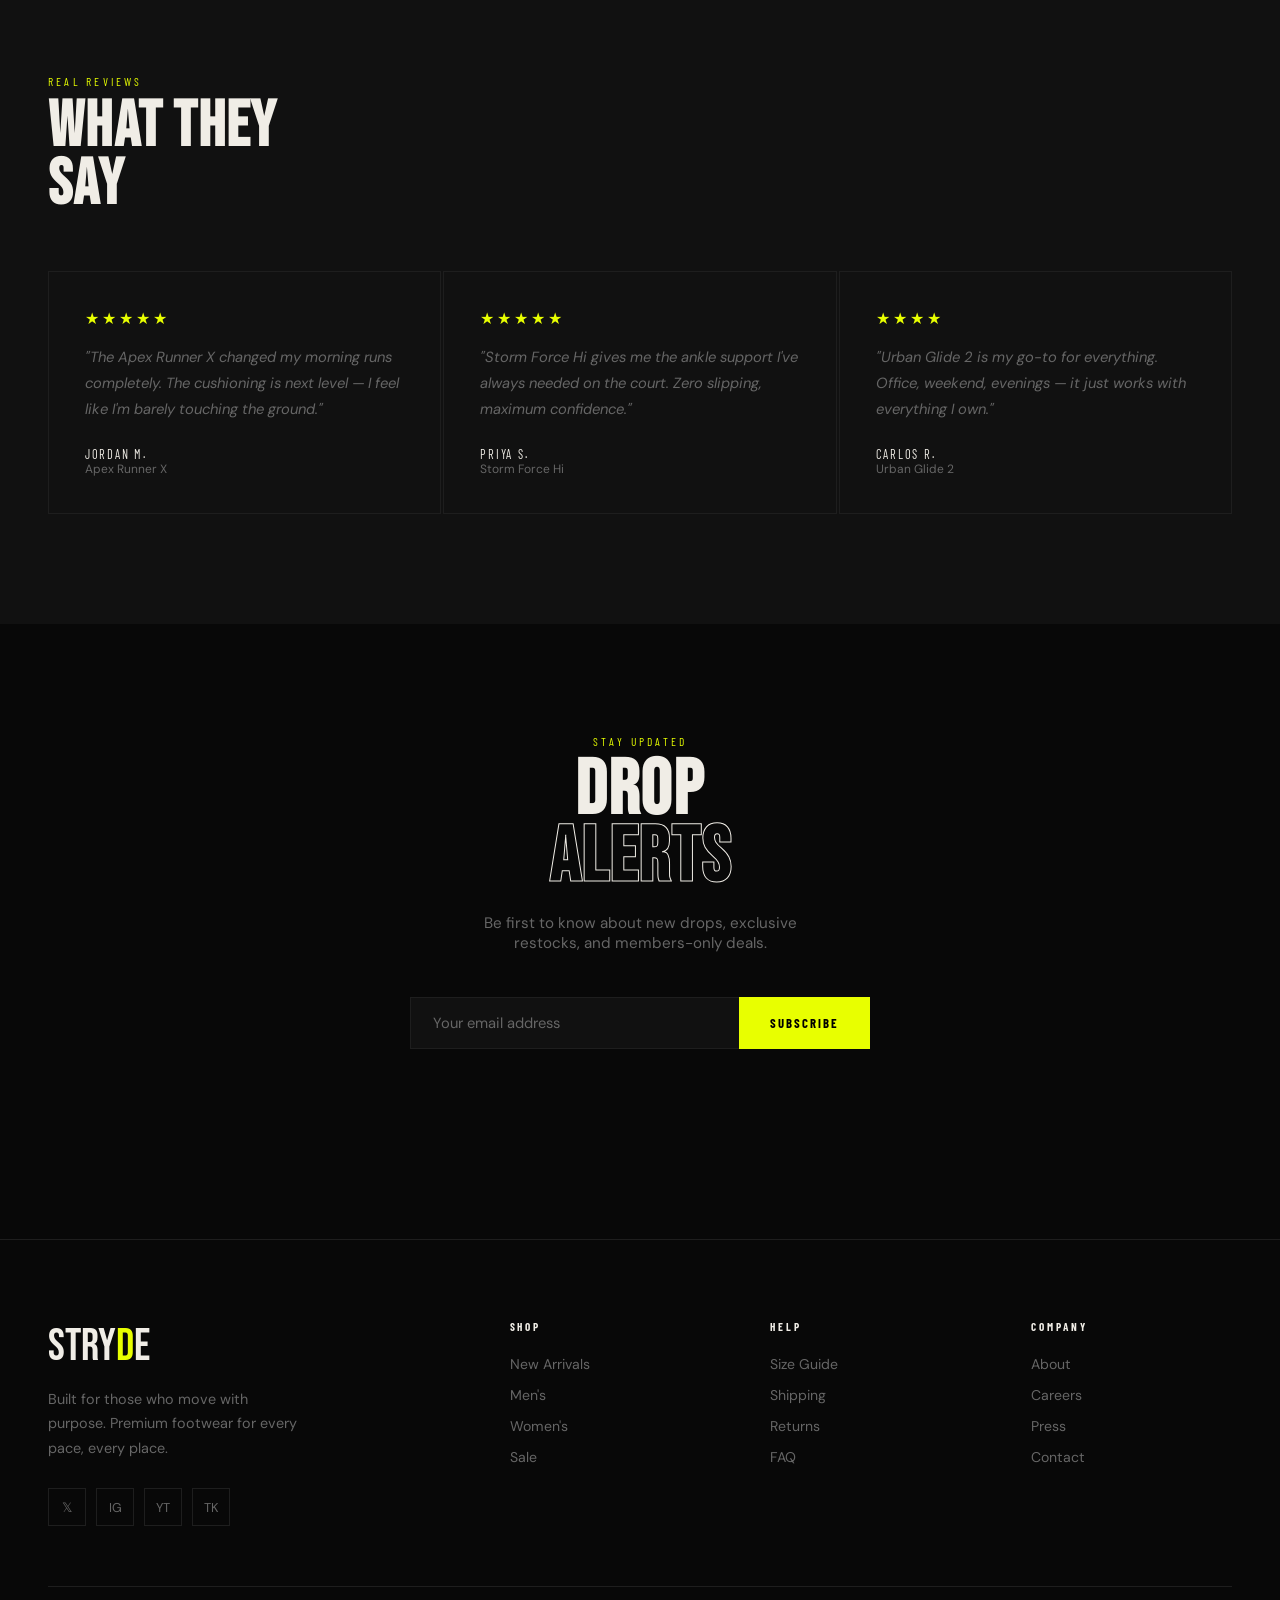
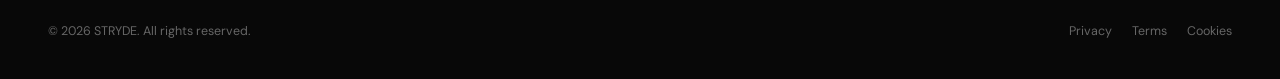
==== commit 15956d45: "Integrate Google Analytics tracking code Added Google Analytics tracking code to index.html." ====
--- a/index.html
+++ b/index.html
@@ -1,6 +1,15 @@
 <!DOCTYPE html>
 <html lang="en">
 <head>
+  <!-- Google tag (gtag.js) -->
+<script async src="https://www.googletagmanager.com/gtag/js?id=G-VJRC20MMJZ"></script>
+<script>
+  window.dataLayer = window.dataLayer || [];
+  function gtag(){dataLayer.push(arguments);}
+  gtag('js', new Date());
+
+  gtag('config', 'G-VJRC20MMJZ');
+</script>
 <meta charset="UTF-8"/>
 <meta name="viewport" content="width=device-width,initial-scale=1.0"/>
 <title>STRYDE — Premium Footwear</title>
--- a/shared.css
+++ b/shared.css
@@ -0,0 +1,188 @@
+/* ============================================================
+   STRYDE — SHARED STYLESHEET
+   ============================================================ */
+
+@import url('https://fonts.googleapis.com/css2?family=Bebas+Neue&family=DM+Sans:wght@300;400;500;600&family=Barlow+Condensed:wght@600;700;800&display=swap');
+
+*, *::before, *::after { margin: 0; padding: 0; box-sizing: border-box; }
+
+:root {
+  --bg:       #080808;
+  --surface:  #111111;
+  --surface2: #181818;
+  --accent:   #e8ff00;
+  --accent2:  #ff4136;
+  --text:     #f0ede6;
+  --muted:    #666;
+  --border:   #1e1e1e;
+  --font-d:   'Bebas Neue', sans-serif;
+  --font-c:   'Barlow Condensed', sans-serif;
+  --font-b:   'DM Sans', sans-serif;
+  --radius:   2px;
+  --shadow:   0 8px 32px rgba(0,0,0,0.5);
+}
+
+html { scroll-behavior: smooth; font-size: 16px; }
+body { background: var(--bg); color: var(--text); font-family: var(--font-b); overflow-x: hidden; cursor: none; }
+a { color: inherit; text-decoration: none; }
+button { font-family: var(--font-b); cursor: none; }
+img { max-width: 100%; }
+input, select, textarea { font-family: var(--font-b); }
+
+/* ─── CURSOR ─────────────────────────────────────── */
+.cursor { width:10px; height:10px; background:var(--accent); border-radius:50%; position:fixed; pointer-events:none; z-index:9999; transform:translate(-50%,-50%); transition:width .2s,height .2s; }
+.cursor-ring { width:34px; height:34px; border:1.5px solid rgba(232,255,0,.5); border-radius:50%; position:fixed; pointer-events:none; z-index:9998; transform:translate(-50%,-50%); transition:width .3s,height .3s,opacity .3s; }
+.cursor-ring.hov { width:56px; height:56px; opacity:.25; }
+body:has(a:hover) .cursor, body:has(button:hover) .cursor { width:14px; height:14px; }
+
+/* ─── NAV ────────────────────────────────────────── */
+.g-nav {
+  position: fixed; top:0; left:0; right:0; z-index:500;
+  display:flex; align-items:center; justify-content:space-between;
+  padding: 18px 48px;
+  background: rgba(8,8,8,.92);
+  backdrop-filter: blur(12px);
+  border-bottom: 1px solid var(--border);
+}
+.g-nav-logo { font-family:var(--font-d); font-size:2rem; letter-spacing:.08em; color:var(--text); }
+.g-nav-logo span { color:var(--accent); }
+.g-nav-links { display:flex; gap:32px; list-style:none; }
+.g-nav-links a { font-family:var(--font-c); font-size:.8rem; letter-spacing:.18em; text-transform:uppercase; color:var(--muted); transition:color .2s; }
+.g-nav-links a:hover, .g-nav-links a.active { color:var(--accent); }
+.g-nav-right { display:flex; align-items:center; gap:16px; }
+.g-nav-icon { background:none; border:none; color:var(--text); font-size:1.1rem; padding:6px; transition:color .2s; position:relative; }
+.g-nav-icon:hover { color:var(--accent); }
+.cart-badge { position:absolute; top:-4px; right:-6px; background:var(--accent); color:#000; font-size:.55rem; font-weight:700; width:16px; height:16px; border-radius:50%; display:flex; align-items:center; justify-content:center; display:none; }
+.g-nav-cta { font-family:var(--font-c); font-size:.75rem; letter-spacing:.18em; text-transform:uppercase; padding:10px 22px; background:var(--accent); color:#000; border:2px solid var(--accent); font-weight:700; transition:all .2s; }
+.g-nav-cta:hover { background:transparent; color:var(--accent); }
+
+/* ─── CART DRAWER ────────────────────────────────── */
+.cart-drawer { position:fixed; top:0; right:-440px; width:440px; height:100vh; background:#0f0f0f; z-index:800; transition:right .4s cubic-bezier(.16,1,.3,1); display:flex; flex-direction:column; border-left:1px solid var(--border); }
+.cart-drawer.open { right:0; }
+.cart-mask { position:fixed; inset:0; background:rgba(0,0,0,.6); z-index:799; opacity:0; pointer-events:none; transition:opacity .3s; }
+.cart-mask.open { opacity:1; pointer-events:all; }
+.cd-head { padding:24px; border-bottom:1px solid var(--border); display:flex; justify-content:space-between; align-items:center; }
+.cd-title { font-family:var(--font-c); font-size:1.1rem; letter-spacing:.12em; text-transform:uppercase; }
+.cd-close { background:none; border:none; color:var(--muted); font-size:1.1rem; transition:color .2s; }
+.cd-close:hover { color:var(--text); }
+.cd-items { flex:1; overflow-y:auto; padding:16px; }
+.cd-item { display:flex; gap:14px; padding:14px 0; border-bottom:1px solid var(--border); }
+.cd-item-img { width:72px; height:72px; background:var(--surface2); display:flex; align-items:center; justify-content:center; font-size:2.2rem; flex-shrink:0; }
+.cd-item-info { flex:1; }
+.cd-item-name { font-weight:600; font-size:.9rem; margin-bottom:4px; }
+.cd-item-meta { font-size:.75rem; color:var(--muted); margin-bottom:8px; }
+.cd-item-row { display:flex; justify-content:space-between; align-items:center; }
+.cd-item-price { font-family:var(--font-d); font-size:1.1rem; }
+.cd-qty { display:flex; align-items:center; gap:8px; }
+.cd-qty button { background:var(--border); border:none; color:var(--text); width:24px; height:24px; font-size:.85rem; transition:background .2s; }
+.cd-qty button:hover { background:var(--accent); color:#000; }
+.cd-qty span { font-size:.85rem; min-width:16px; text-align:center; }
+.cd-remove { background:none; border:none; color:var(--muted); font-size:.7rem; font-family:var(--font-c); letter-spacing:.1em; text-transform:uppercase; margin-top:6px; transition:color .2s; }
+.cd-remove:hover { color:var(--accent2); }
+.cd-empty { text-align:center; color:var(--muted); padding:80px 24px; }
+.cd-empty-icon { font-size:4rem; margin-bottom:16px; }
+.cd-foot { padding:20px; border-top:1px solid var(--border); }
+.cd-total-row { display:flex; justify-content:space-between; align-items:center; margin-bottom:16px; }
+.cd-total-label { font-family:var(--font-c); font-size:.8rem; letter-spacing:.15em; text-transform:uppercase; color:var(--muted); }
+.cd-total-val { font-family:var(--font-d); font-size:1.6rem; }
+.cd-checkout { width:100%; padding:15px; background:var(--accent); color:#000; border:none; font-family:var(--font-c); font-size:.85rem; letter-spacing:.18em; text-transform:uppercase; font-weight:700; transition:background .2s; }
+.cd-checkout:hover { background:#fff; }
+.cd-continue { width:100%; padding:10px; background:none; color:var(--muted); border:1px solid var(--border); font-family:var(--font-c); font-size:.75rem; letter-spacing:.15em; text-transform:uppercase; margin-top:8px; transition:all .2s; }
+.cd-continue:hover { border-color:var(--text); color:var(--text); }
+
+/* ─── FOOTER ─────────────────────────────────────── */
+.g-footer { padding:80px 48px 40px; border-top:1px solid var(--border); margin-top:80px; }
+.g-footer-top { display:grid; grid-template-columns:2fr 1fr 1fr 1fr; gap:60px; margin-bottom:60px; }
+.g-footer-logo { font-family:var(--font-d); font-size:2.8rem; display:block; margin-bottom:14px; }
+.g-footer-logo span { color:var(--accent); }
+.g-footer-tagline { color:var(--muted); font-size:.9rem; line-height:1.7; max-width:260px; }
+.g-footer-socials { display:flex; gap:10px; margin-top:28px; }
+.g-social { width:38px; height:38px; border:1px solid var(--border); display:flex; align-items:center; justify-content:center; color:var(--muted); font-size:.8rem; transition:all .2s; }
+.g-social:hover { border-color:var(--accent); color:var(--accent); }
+.g-fcol-title { font-family:var(--font-c); font-size:.7rem; letter-spacing:.25em; text-transform:uppercase; margin-bottom:20px; font-weight:700; }
+.g-fcol-links { list-style:none; display:flex; flex-direction:column; gap:10px; }
+.g-fcol-links a { color:var(--muted); font-size:.88rem; transition:color .2s; }
+.g-fcol-links a:hover { color:var(--accent); }
+.g-footer-bottom { display:flex; justify-content:space-between; align-items:center; padding-top:36px; border-top:1px solid var(--border); }
+.g-copy { font-size:.78rem; color:var(--muted); }
+.g-legal { display:flex; gap:20px; }
+.g-legal a { font-size:.78rem; color:var(--muted); transition:color .2s; }
+.g-legal a:hover { color:var(--text); }
+
+/* ─── TOAST ──────────────────────────────────────── */
+.g-toast { position:fixed; bottom:28px; left:50%; transform:translateX(-50%) translateY(16px); background:var(--accent); color:#000; font-family:var(--font-c); font-size:.8rem; letter-spacing:.18em; text-transform:uppercase; padding:13px 28px; font-weight:700; z-index:9000; opacity:0; transition:all .3s cubic-bezier(.16,1,.3,1); pointer-events:none; }
+.g-toast.show { opacity:1; transform:translateX(-50%) translateY(0); }
+.g-toast.error { background:var(--accent2); color:#fff; }
+
+/* ─── BUTTONS ────────────────────────────────────── */
+.btn-primary { font-family:var(--font-c); font-size:.82rem; letter-spacing:.18em; text-transform:uppercase; padding:15px 38px; background:var(--accent); color:#000; border:2px solid var(--accent); font-weight:700; transition:all .2s; display:inline-block; }
+.btn-primary:hover { background:transparent; color:var(--accent); }
+.btn-outline { font-family:var(--font-c); font-size:.82rem; letter-spacing:.18em; text-transform:uppercase; padding:15px 38px; background:transparent; color:var(--text); border:2px solid var(--border); font-weight:600; transition:all .2s; display:inline-block; }
+.btn-outline:hover { border-color:var(--text); }
+
+/* ─── SECTION HEADERS ────────────────────────────── */
+.sec-label { font-family:var(--font-c); font-size:.72rem; letter-spacing:.28em; text-transform:uppercase; color:var(--accent); margin-bottom:10px; }
+.sec-title { font-family:var(--font-d); font-size:clamp(2.8rem,5vw,5rem); line-height:.92; letter-spacing:.02em; }
+
+/* ─── PRODUCT CARD ───────────────────────────────── */
+.p-card { background:var(--surface); overflow:hidden; position:relative; transition:transform .3s cubic-bezier(.16,1,.3,1); }
+.p-card:hover { transform:translateY(-5px); z-index:2; }
+.p-card:hover .p-overlay { opacity:1; }
+.p-card:hover .p-img { transform:scale(1.06); }
+.p-img-wrap { aspect-ratio:1; overflow:hidden; background:#141414; display:flex; align-items:center; justify-content:center; font-size:7rem; }
+.p-img { transition:transform .4s cubic-bezier(.16,1,.3,1); }
+.p-overlay { position:absolute; inset:0; background:rgba(0,0,0,.55); display:flex; flex-direction:column; align-items:center; justify-content:center; gap:10px; opacity:0; transition:opacity .3s; }
+.p-quick-add { font-family:var(--font-c); font-size:.75rem; letter-spacing:.18em; text-transform:uppercase; padding:12px 26px; background:var(--accent); color:#000; border:none; font-weight:700; transition:background .2s; }
+.p-quick-add:hover { background:#fff; }
+.p-wishlist-btn { background:rgba(255,255,255,.1); border:1px solid rgba(255,255,255,.2); color:#fff; width:36px; height:36px; font-size:.9rem; border-radius:50%; transition:all .2s; position:absolute; top:14px; right:14px; }
+.p-wishlist-btn:hover, .p-wishlist-btn.active { background:var(--accent2); border-color:var(--accent2); }
+.p-tag { position:absolute; top:14px; left:14px; font-family:var(--font-c); font-size:.62rem; letter-spacing:.14em; text-transform:uppercase; padding:4px 10px; font-weight:700; }
+.tag-new { background:var(--accent); color:#000; }
+.tag-hot { background:var(--accent2); color:#fff; }
+.tag-sale { background:#fff; color:#000; }
+.p-info { padding:18px; }
+.p-cat { font-family:var(--font-c); font-size:.62rem; letter-spacing:.18em; text-transform:uppercase; color:var(--muted); margin-bottom:5px; }
+.p-name { font-family:var(--font-c); font-size:1.1rem; font-weight:700; letter-spacing:.04em; margin-bottom:12px; }
+.p-footer { display:flex; justify-content:space-between; align-items:center; }
+.p-price { font-family:var(--font-d); font-size:1.35rem; }
+.p-old { font-size:.85rem; color:var(--muted); text-decoration:line-through; margin-right:6px; font-family:var(--font-b); }
+.p-dots { display:flex; gap:5px; }
+.p-dot { width:11px; height:11px; border-radius:50%; border:1px solid var(--border); }
+
+/* ─── MARQUEE ─────────────────────────────────────── */
+.marquee-strip { overflow:hidden; padding:14px 0; background:var(--accent); border-top:1px solid #333; border-bottom:1px solid #333; }
+.marquee-track { display:flex; white-space:nowrap; animation:marquee 22s linear infinite; }
+.marquee-item { font-family:var(--font-d); font-size:.9rem; letter-spacing:.18em; padding:0 28px; color:#000; display:flex; align-items:center; gap:28px; }
+.marquee-dot { width:5px; height:5px; background:#000; border-radius:50%; }
+
+/* ─── PAGE HERO ──────────────────────────────────── */
+.page-hero { padding:140px 48px 80px; border-bottom:1px solid var(--border); }
+.page-hero-label { font-family:var(--font-c); font-size:.72rem; letter-spacing:.28em; text-transform:uppercase; color:var(--accent); display:flex; align-items:center; gap:10px; margin-bottom:20px; }
+.page-hero-label::before { content:''; width:36px; height:1px; background:var(--accent); display:block; }
+.page-hero-title { font-family:var(--font-d); font-size:clamp(4rem,8vw,8rem); line-height:.88; letter-spacing:.02em; }
+
+/* ─── SCROLL REVEAL ──────────────────────────────── */
+.reveal { opacity:0; transform:translateY(24px); transition:opacity .6s ease,transform .6s ease; }
+.reveal.visible { opacity:1; transform:translateY(0); }
+
+/* ─── ANIMATIONS ─────────────────────────────────── */
+@keyframes marquee { from{transform:translateX(0)} to{transform:translateX(-50%)} }
+@keyframes fadeUp { from{opacity:0;transform:translateY(20px)} to{opacity:1;transform:translateY(0)} }
+@keyframes float { 0%,100%{transform:translateY(0) rotate(-8deg)} 50%{transform:translateY(-18px) rotate(-8deg)} }
+
+/* ─── SCROLLBAR ──────────────────────────────────── */
+::-webkit-scrollbar { width:4px; }
+::-webkit-scrollbar-track { background:var(--bg); }
+::-webkit-scrollbar-thumb { background:var(--border); border-radius:2px; }
+::-webkit-scrollbar-thumb:hover { background:var(--muted); }
+
+/* ─── RESPONSIVE ─────────────────────────────────── */
+@media(max-width:900px) {
+  .g-nav { padding:16px 20px; }
+  .g-nav-links { display:none; }
+  .page-hero { padding:110px 20px 60px; }
+  .g-footer { padding:60px 20px 32px; }
+  .g-footer-top { grid-template-columns:1fr 1fr; gap:40px; }
+  .g-footer-bottom { flex-direction:column; gap:14px; text-align:center; }
+  .cart-drawer { width:100%; right:-100%; }
+}
